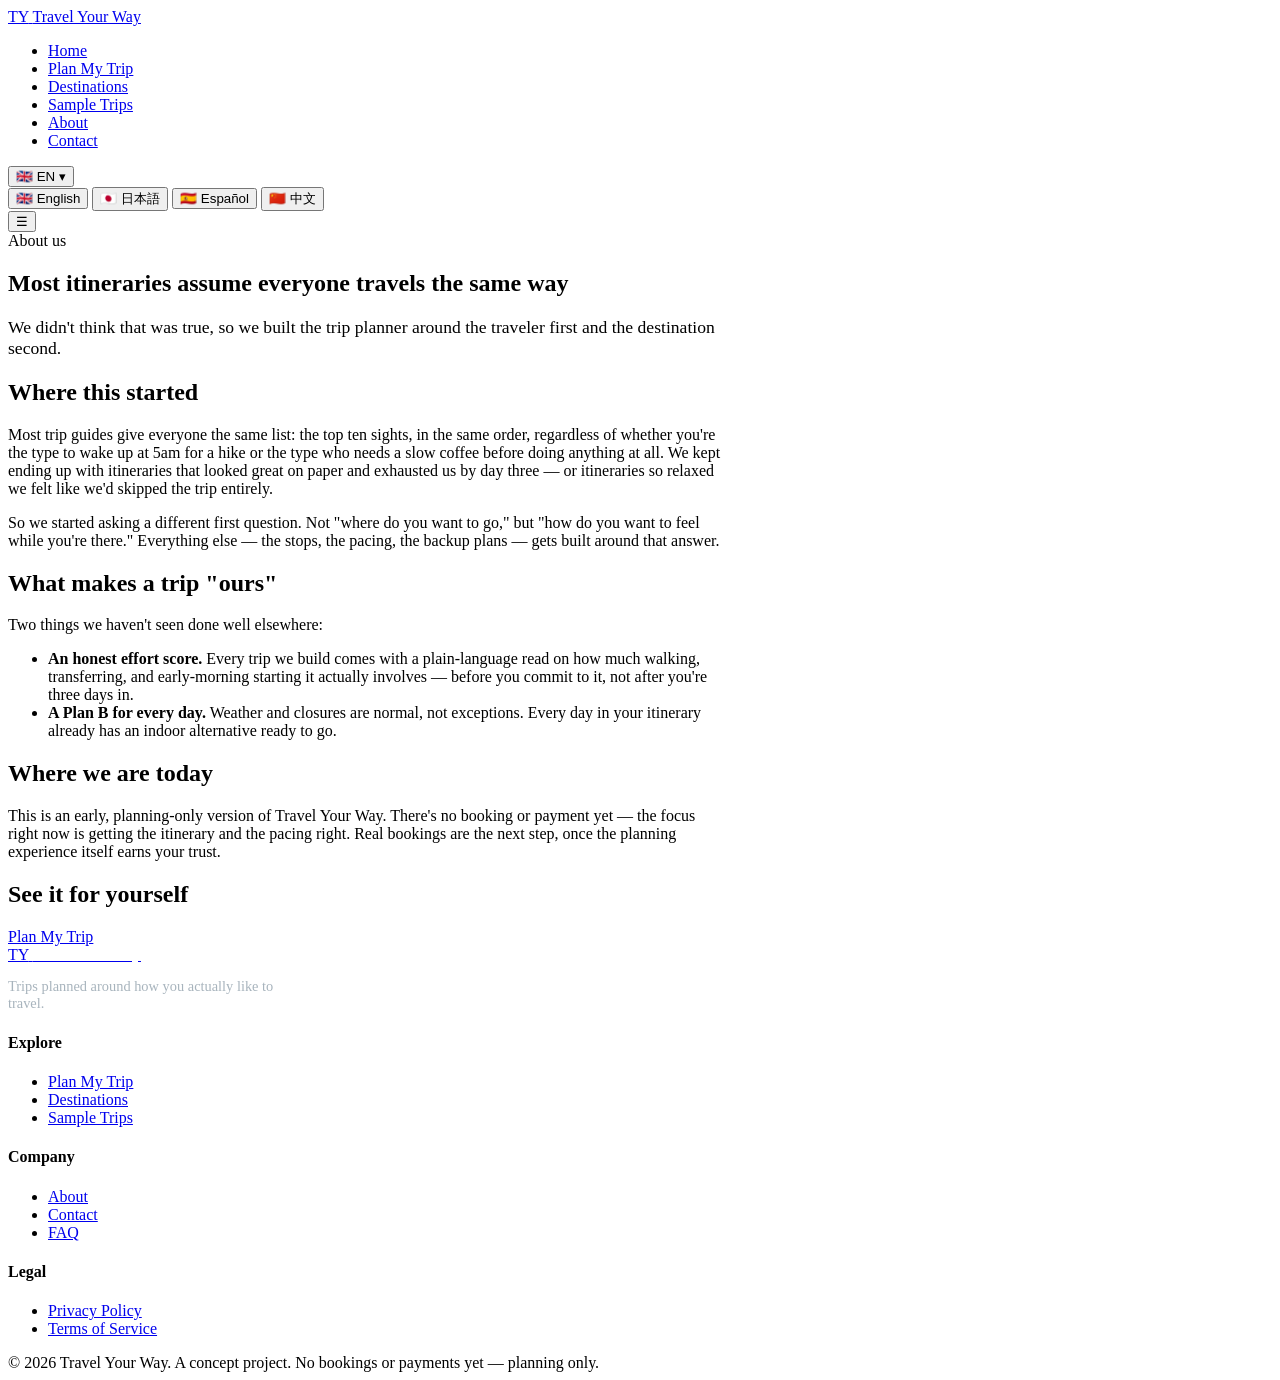
==== about.html @ 769eaafb "Add Travel Your Way website" ====
<!DOCTYPE html>
<html lang="en">
<head>
<meta charset="UTF-8">
<meta name="viewport" content="width=device-width, initial-scale=1.0">
<title>About — Travel Your Way</title>
<meta name="description" content="Why Travel Your Way plans around how you travel, not just where you go.">
<link rel="stylesheet" href="css/style.css">
</head>
<body>

<header class="site-header">
  <nav class="nav">
    <a href="index.html" class="brand">
      <span class="brand-mark">TY</span>
      <span class="brand-name">Travel Your Way</span>
    </a>
    <ul class="nav-links" id="navLinks">
      <li><a href="index.html" data-i18n="nav.home">Home</a></li>
      <li><a href="plan.html" data-i18n="nav.plan">Plan My Trip</a></li>
      <li><a href="destinations.html" data-i18n="nav.destinations">Destinations</a></li>
      <li><a href="sample-trips.html" data-i18n="nav.sample">Sample Trips</a></li>
      <li><a href="about.html" data-i18n="nav.about">About</a></li>
      <li><a href="contact.html" data-i18n="nav.contact">Contact</a></li>
    </ul>
    <div class="nav-right">
      <div class="lang-switch">
        <button class="lang-current" id="langCurrent"><span id="langCurrentLabel">🇬🇧 EN</span> ▾</button>
        <div class="lang-menu" id="langMenu">
          <button data-lang="en">🇬🇧 English</button>
          <button data-lang="ja">🇯🇵 日本語</button>
          <button data-lang="es">🇪🇸 Español</button>
          <button data-lang="zh">🇨🇳 中文</button>
        </div>
      </div>
      <button class="nav-toggle" id="navToggle" aria-label="Menu">☰</button>
    </div>
  </nav>
</header>

<main>
  <section style="padding-bottom:0;">
    <div class="wrap" style="max-width:720px;">
      <span class="eyebrow">About us</span>
      <h1>Most itineraries assume everyone travels the same way</h1>
      <p style="font-size:1.1rem;">We didn't think that was true, so we built the trip planner around the traveler first and the destination second.</p>
    </div>
  </section>

  <section>
    <div class="wrap" style="max-width:720px;">
      <h2>Where this started</h2>
      <p>Most trip guides give everyone the same list: the top ten sights, in the same order, regardless of whether you're the type to wake up at 5am for a hike or the type who needs a slow coffee before doing anything at all. We kept ending up with itineraries that looked great on paper and exhausted us by day three — or itineraries so relaxed we felt like we'd skipped the trip entirely.</p>
      <p>So we started asking a different first question. Not "where do you want to go," but "how do you want to feel while you're there." Everything else — the stops, the pacing, the backup plans — gets built around that answer.</p>

      <h2>What makes a trip "ours"</h2>
      <p>Two things we haven't seen done well elsewhere:</p>
      <ul>
        <li><b>An honest effort score.</b> Every trip we build comes with a plain-language read on how much walking, transferring, and early-morning starting it actually involves — before you commit to it, not after you're three days in.</li>
        <li><b>A Plan B for every day.</b> Weather and closures are normal, not exceptions. Every day in your itinerary already has an indoor alternative ready to go.</li>
      </ul>

      <h2>Where we are today</h2>
      <p>This is an early, planning-only version of Travel Your Way. There's no booking or payment yet — the focus right now is getting the itinerary and the pacing right. Real bookings are the next step, once the planning experience itself earns your trust.</p>
    </div>
  </section>

  <section style="background:var(--paper-raised); border-top:1px solid var(--line);">
    <div class="wrap center-cta">
      <h2>See it for yourself</h2>
      <a href="plan.html" class="btn btn-primary">Plan My Trip</a>
    </div>
  </section>
</main>

<footer class="site-footer">
  <div class="wrap">
    <div class="footer-grid">
      <div>
        <a href="index.html" class="brand" style="margin-bottom:14px;">
          <span class="brand-mark">TY</span>
          <span class="brand-name" style="color:#fff;">Travel Your Way</span>
        </a>
        <p style="color:#a8b4bd; font-size:0.9rem; max-width:280px;" data-i18n="footer.tagline">Trips planned around how you actually like to travel.</p>
      </div>
      <div>
        <h4 data-i18n="footer.explore">Explore</h4>
        <ul>
          <li><a href="plan.html">Plan My Trip</a></li>
          <li><a href="destinations.html">Destinations</a></li>
          <li><a href="sample-trips.html">Sample Trips</a></li>
        </ul>
      </div>
      <div>
        <h4 data-i18n="footer.company">Company</h4>
        <ul>
          <li><a href="about.html">About</a></li>
          <li><a href="contact.html">Contact</a></li>
          <li><a href="contact.html#faq">FAQ</a></li>
        </ul>
      </div>
      <div>
        <h4 data-i18n="footer.legal">Legal</h4>
        <ul>
          <li><a href="privacy.html">Privacy Policy</a></li>
          <li><a href="terms.html">Terms of Service</a></li>
        </ul>
      </div>
    </div>
    <div class="footer-bottom">
      <span>&copy; <span class="footer-year">2026</span> Travel Your Way. A concept project.</span>
      <span>No bookings or payments yet — planning only.</span>
    </div>
  </div>
</footer>

<script src="js/i18n.js"></script>
<script src="js/main.js"></script>
</body>
</html>
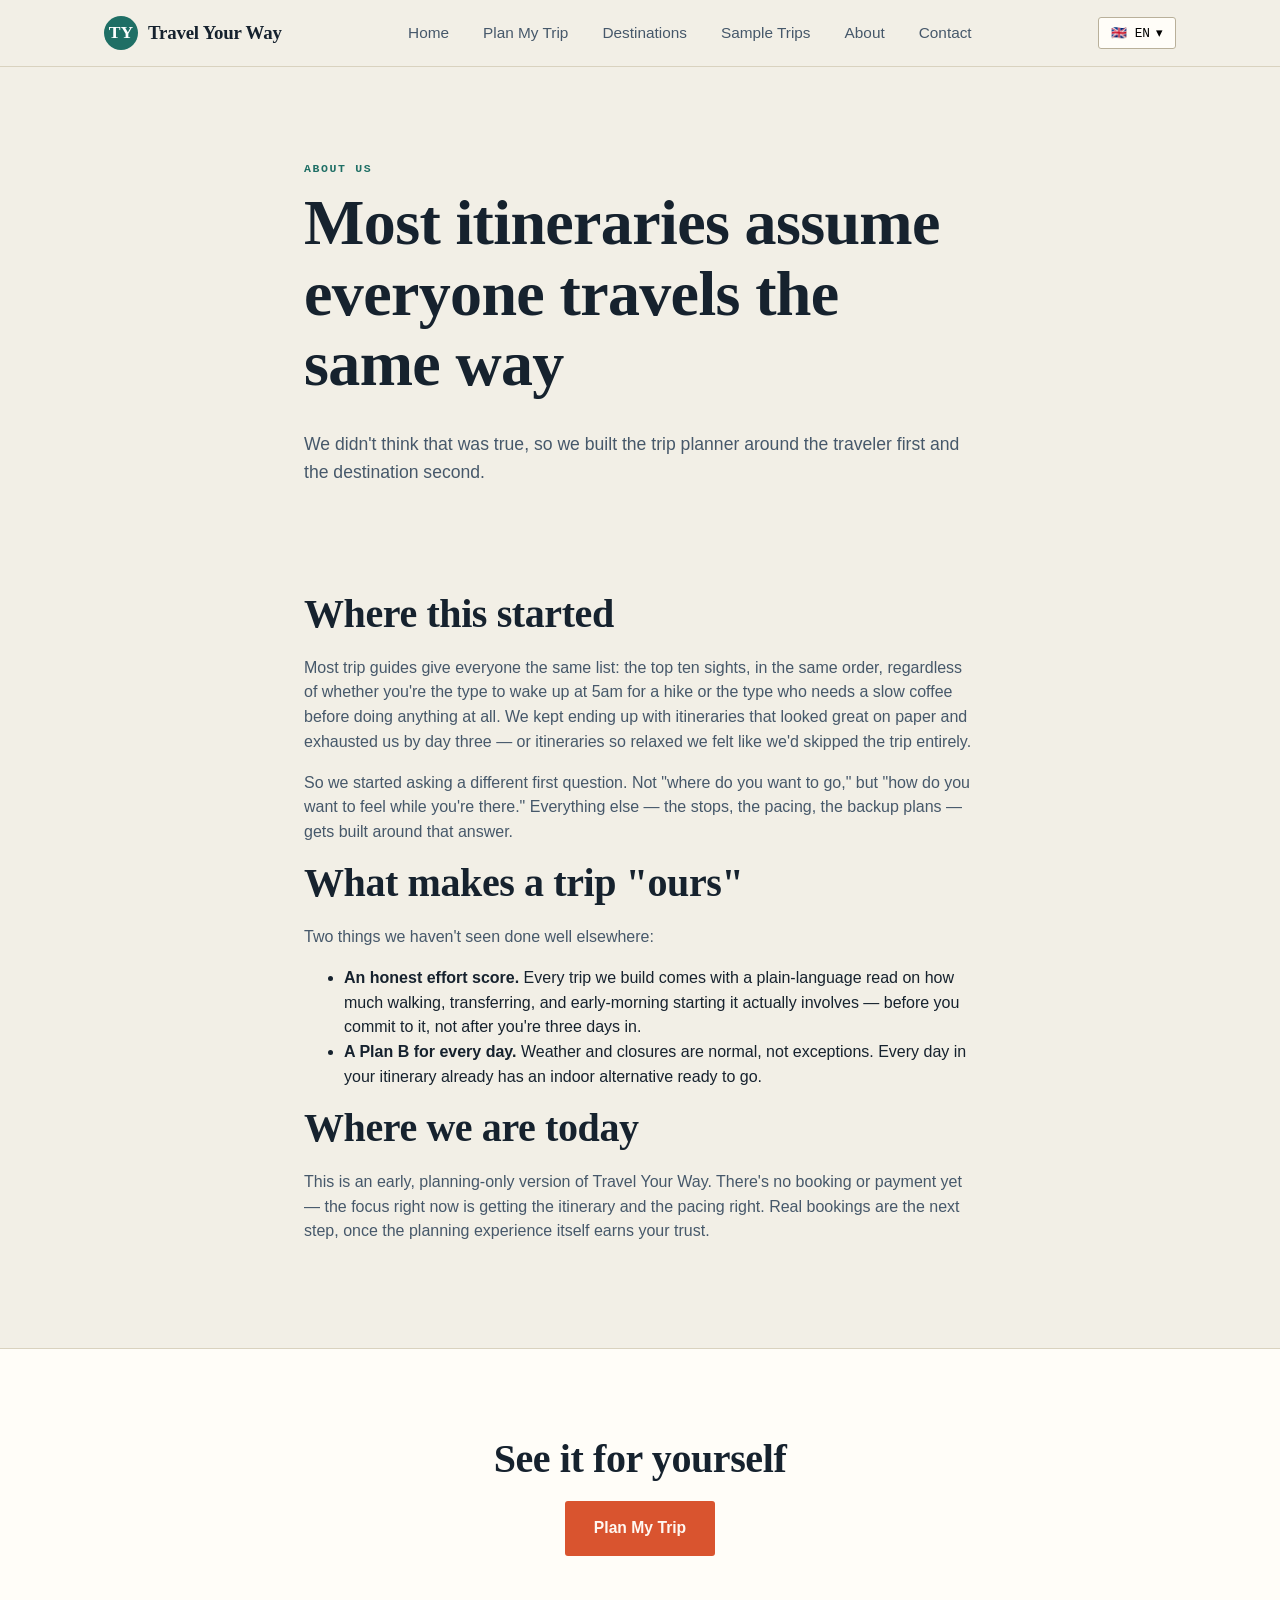
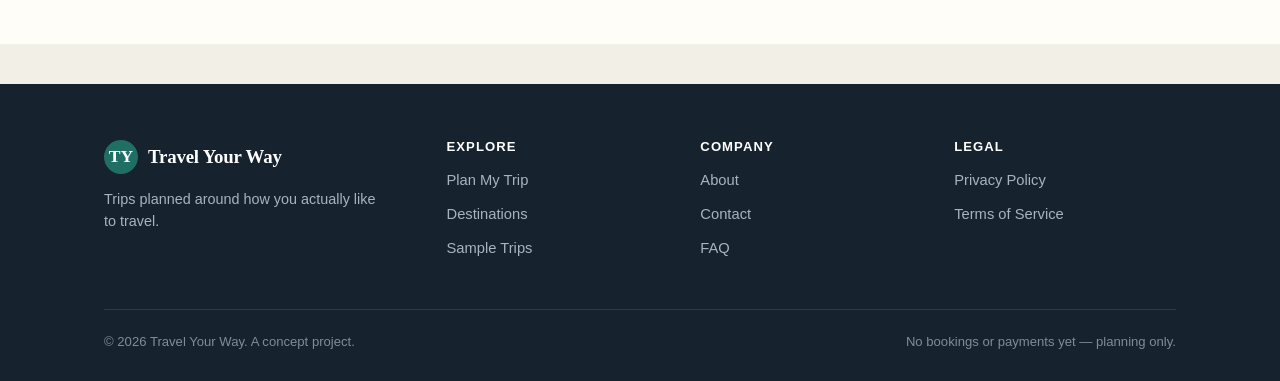
==== commit e3af6d27: "Fix stylesheet paths" ====
--- a/about.html
+++ b/about.html
@@ -5,7 +5,7 @@
 <meta name="viewport" content="width=device-width, initial-scale=1.0">
 <title>About — Travel Your Way</title>
 <meta name="description" content="Why Travel Your Way plans around how you travel, not just where you go.">
-<link rel="stylesheet" href="css/style.css">
+<link rel="stylesheet" href="styles.css">
 </head>
 <body>
 
--- a/styles.css
+++ b/styles.css
@@ -0,0 +1,687 @@
+/* ==========================================================================
+   TRAVEL YOUR WAY — Design System
+   Signature: the "Effort Ticket" — a boarding-pass-styled stub that makes
+   trip effort (not just itinerary) the visible product.
+   ========================================================================== */
+
+@import url('https://fonts.googleapis.com/css2?family=Fraunces:opsz,wght@9..144,400;9..144,500;9..144,600;9..144,700&family=Inter:wght@400;500;600;700&family=JetBrains+Mono:wght@400;500;700&display=swap');
+
+:root {
+  /* ---- Color: a wayfinding palette, not a cafe palette ---- */
+  --ink: #16222e;
+  --ink-soft: #46586a;
+  --ink-faint: #7c8a97;
+  --paper: #f2efe6;
+  --paper-raised: #fffdf8;
+  --line: #d9d2bf;
+  --line-strong: #b9b09a;
+
+  --teal: #1f6f65;
+  --teal-dark: #123f39;
+  --teal-tint: #e3efec;
+
+  --brass: #b8863b;
+  --brass-tint: #f4e9d3;
+
+  --coral: #d9542f;
+  --coral-tint: #fbe6dd;
+
+  --rain: #3b6fa0;
+  --rain-tint: #e3ecf5;
+
+  /* ---- Type ---- */
+  --font-display: 'Fraunces', Georgia, serif;
+  --font-body: 'Inter', -apple-system, BlinkMacSystemFont, sans-serif;
+  --font-mono: 'JetBrains Mono', ui-monospace, monospace;
+
+  /* ---- Layout ---- */
+  --maxw: 1120px;
+  --radius-sm: 3px;
+  --radius-md: 6px;
+  --shadow-card: 0 1px 2px rgba(22,34,46,0.06), 0 8px 24px -12px rgba(22,34,46,0.18);
+}
+
+* { box-sizing: border-box; }
+html { scroll-behavior: smooth; }
+
+body {
+  margin: 0;
+  font-family: var(--font-body);
+  color: var(--ink);
+  background: var(--paper);
+  line-height: 1.55;
+  -webkit-font-smoothing: antialiased;
+}
+
+img { max-width: 100%; display: block; }
+a { color: inherit; }
+
+h1, h2, h3, h4 {
+  font-family: var(--font-display);
+  font-weight: 600;
+  line-height: 1.1;
+  margin: 0 0 0.5em;
+  letter-spacing: -0.01em;
+}
+
+h1 { font-size: clamp(2.4rem, 5vw, 4rem); font-weight: 600; }
+h2 { font-size: clamp(1.7rem, 3.2vw, 2.5rem); }
+h3 { font-size: clamp(1.2rem, 2vw, 1.5rem); }
+
+p { margin: 0 0 1em; color: var(--ink-soft); }
+
+.eyebrow {
+  font-family: var(--font-mono);
+  text-transform: uppercase;
+  letter-spacing: 0.14em;
+  font-size: 0.72rem;
+  color: var(--teal);
+  font-weight: 700;
+  display: inline-block;
+  margin-bottom: 0.9em;
+}
+
+.wrap {
+  max-width: var(--maxw);
+  margin: 0 auto;
+  padding: 0 24px;
+}
+
+section { padding: 88px 0; }
+@media (max-width: 720px) { section { padding: 56px 0; } }
+
+/* ---- Buttons ---- */
+.btn {
+  display: inline-flex;
+  align-items: center;
+  gap: 8px;
+  font-family: var(--font-body);
+  font-weight: 600;
+  font-size: 0.98rem;
+  padding: 14px 28px;
+  border-radius: var(--radius-sm);
+  border: 1.5px solid transparent;
+  cursor: pointer;
+  text-decoration: none;
+  transition: transform 0.15s ease, box-shadow 0.15s ease, background 0.15s ease;
+}
+.btn:active { transform: translateY(1px); }
+.btn-primary {
+  background: var(--coral);
+  color: #fff8f2;
+}
+.btn-primary:hover { background: #c2461f; box-shadow: 0 6px 18px -6px rgba(217,84,47,0.55); }
+.btn-secondary {
+  background: transparent;
+  border-color: var(--ink);
+  color: var(--ink);
+}
+.btn-secondary:hover { background: var(--ink); color: var(--paper); }
+.btn-ghost-teal {
+  background: var(--teal-tint);
+  color: var(--teal-dark);
+}
+.btn-ghost-teal:hover { background: var(--teal); color: #fff; }
+.btn-block { width: 100%; justify-content: center; }
+.btn[disabled] { opacity: 0.5; cursor: not-allowed; }
+
+/* ---- Nav ---- */
+.site-header {
+  position: sticky;
+  top: 0;
+  z-index: 50;
+  background: rgba(242,239,230,0.92);
+  backdrop-filter: blur(8px);
+  border-bottom: 1px solid var(--line);
+}
+.nav {
+  display: flex;
+  align-items: center;
+  justify-content: space-between;
+  padding: 16px 24px;
+  max-width: var(--maxw);
+  margin: 0 auto;
+}
+.brand {
+  display: flex;
+  align-items: center;
+  gap: 10px;
+  text-decoration: none;
+  color: var(--ink);
+}
+.brand-mark {
+  width: 34px; height: 34px;
+  border-radius: 50%;
+  background: var(--teal);
+  display: flex; align-items: center; justify-content: center;
+  color: #fff;
+  font-family: var(--font-display);
+  font-weight: 700;
+  font-size: 1.1rem;
+  flex-shrink: 0;
+}
+.brand-name {
+  font-family: var(--font-display);
+  font-weight: 600;
+  font-size: 1.18rem;
+  letter-spacing: -0.01em;
+}
+.nav-links {
+  display: flex;
+  gap: 30px;
+  list-style: none;
+  margin: 0; padding: 0;
+  font-weight: 500;
+  font-size: 0.96rem;
+}
+.nav-links a {
+  text-decoration: none;
+  color: var(--ink-soft);
+  padding: 6px 2px;
+  border-bottom: 2px solid transparent;
+  transition: color 0.15s, border-color 0.15s;
+}
+.nav-links a:hover, .nav-links a.active {
+  color: var(--ink);
+  border-bottom-color: var(--coral);
+}
+.nav-right { display: flex; align-items: center; gap: 14px; }
+
+.lang-switch { position: relative; }
+.lang-current {
+  font-family: var(--font-mono);
+  font-size: 0.8rem;
+  border: 1px solid var(--line-strong);
+  background: var(--paper-raised);
+  padding: 7px 12px;
+  border-radius: var(--radius-sm);
+  cursor: pointer;
+  display: flex; align-items: center; gap: 6px;
+}
+.lang-menu {
+  position: absolute;
+  right: 0; top: calc(100% + 6px);
+  background: var(--paper-raised);
+  border: 1px solid var(--line);
+  border-radius: var(--radius-sm);
+  box-shadow: var(--shadow-card);
+  min-width: 150px;
+  display: none;
+  overflow: hidden;
+  z-index: 60;
+}
+.lang-menu.open { display: block; }
+.lang-menu button {
+  display: block;
+  width: 100%;
+  text-align: left;
+  padding: 10px 14px;
+  background: none;
+  border: none;
+  font-family: var(--font-body);
+  font-size: 0.9rem;
+  cursor: pointer;
+  color: var(--ink);
+}
+.lang-menu button:hover { background: var(--teal-tint); }
+
+.nav-toggle {
+  display: none;
+  background: none;
+  border: 1px solid var(--line-strong);
+  border-radius: var(--radius-sm);
+  width: 40px; height: 40px;
+  cursor: pointer;
+  align-items: center; justify-content: center;
+}
+@media (max-width: 860px) {
+  .nav-links { position: absolute; left: 0; right: 0; top: 100%; background: var(--paper); flex-direction: column; gap: 0; border-bottom: 1px solid var(--line); display: none; }
+  .nav-links.open { display: flex; }
+  .nav-links a { padding: 14px 24px; border-bottom: 1px solid var(--line); width: 100%; }
+  .nav-toggle { display: flex; }
+}
+
+/* ---- Footer ---- */
+.site-footer {
+  background: var(--ink);
+  color: #cdd6dc;
+  padding: 56px 0 28px;
+  margin-top: 40px;
+}
+.footer-grid {
+  display: grid;
+  grid-template-columns: 1.4fr 1fr 1fr 1fr;
+  gap: 32px;
+  margin-bottom: 40px;
+}
+@media (max-width: 720px) { .footer-grid { grid-template-columns: 1fr 1fr; } }
+.site-footer h4 { color: #fff; font-family: var(--font-body); font-size: 0.82rem; text-transform: uppercase; letter-spacing: 0.08em; margin-bottom: 14px; }
+.site-footer ul { list-style: none; padding: 0; margin: 0; }
+.site-footer li { margin-bottom: 9px; }
+.site-footer a { text-decoration: none; color: #a8b4bd; font-size: 0.92rem; }
+.site-footer a:hover { color: #fff; }
+.footer-bottom {
+  border-top: 1px solid #2a3a48;
+  padding-top: 22px;
+  display: flex; justify-content: space-between; flex-wrap: wrap; gap: 10px;
+  font-size: 0.82rem; color: #7e8e99;
+}
+
+/* ---- Hero ---- */
+.hero {
+  padding: 100px 0 64px;
+  position: relative;
+  overflow: hidden;
+}
+.hero-inner { max-width: 720px; }
+.hero h1 { margin-bottom: 0.4em; }
+.hero .lede { font-size: 1.2rem; color: var(--ink-soft); max-width: 540px; margin-bottom: 2em; }
+.hero-cta-row { display: flex; gap: 16px; align-items: center; flex-wrap: wrap; }
+.hero-note { font-family: var(--font-mono); font-size: 0.78rem; color: var(--ink-faint); }
+
+/* ---- Value props (Why travel with us) ---- */
+.value-grid {
+  display: grid;
+  grid-template-columns: repeat(3, 1fr);
+  gap: 28px;
+}
+@media (max-width: 800px) { .value-grid { grid-template-columns: 1fr; } }
+.value-card {
+  background: var(--paper-raised);
+  border: 1px solid var(--line);
+  border-radius: var(--radius-md);
+  padding: 30px 26px;
+}
+.value-card .icon-tag {
+  width: 42px; height: 42px;
+  border-radius: 50%;
+  background: var(--teal-tint);
+  color: var(--teal-dark);
+  display: flex; align-items: center; justify-content: center;
+  font-family: var(--font-mono);
+  font-weight: 700;
+  margin-bottom: 18px;
+}
+.value-card h3 { margin-bottom: 0.4em; }
+.value-card p { margin: 0; font-size: 0.95rem; }
+
+/* ---- Section heading pattern ---- */
+.section-head { max-width: 620px; margin-bottom: 48px; }
+.section-head.center { margin-left: auto; margin-right: auto; text-align: center; }
+
+/* ---- Destination / sample trip cards ---- */
+.card-grid {
+  display: grid;
+  grid-template-columns: repeat(3, 1fr);
+  gap: 26px;
+}
+@media (max-width: 900px) { .card-grid { grid-template-columns: 1fr 1fr; } }
+@media (max-width: 600px) { .card-grid { grid-template-columns: 1fr; } }
+
+.dest-card {
+  background: var(--paper-raised);
+  border: 1px solid var(--line);
+  border-radius: var(--radius-md);
+  overflow: hidden;
+  text-decoration: none;
+  color: var(--ink);
+  display: block;
+  transition: transform 0.18s ease, box-shadow 0.18s ease;
+}
+.dest-card:hover { transform: translateY(-3px); box-shadow: var(--shadow-card); }
+.dest-card .photo {
+  height: 170px;
+  background-size: cover;
+  background-position: center;
+  position: relative;
+}
+.dest-card .photo .tag {
+  position: absolute; top: 12px; left: 12px;
+  background: rgba(22,34,46,0.72);
+  color: #fff;
+  font-family: var(--font-mono);
+  font-size: 0.68rem;
+  letter-spacing: 0.06em;
+  text-transform: uppercase;
+  padding: 5px 9px;
+  border-radius: 3px;
+}
+.dest-card .body { padding: 18px 20px 22px; }
+.dest-card h3 { margin-bottom: 6px; font-size: 1.15rem; }
+.dest-card .meta { font-family: var(--font-mono); font-size: 0.76rem; color: var(--ink-faint); }
+
+/* ---- Plan form ---- */
+.plan-shell {
+  display: grid;
+  grid-template-columns: 1.3fr 1fr;
+  gap: 48px;
+  align-items: start;
+}
+@media (max-width: 900px) { .plan-shell { grid-template-columns: 1fr; } }
+
+.form-card {
+  background: var(--paper-raised);
+  border: 1px solid var(--line);
+  border-radius: var(--radius-md);
+  padding: 34px;
+  box-shadow: var(--shadow-card);
+}
+.field { margin-bottom: 26px; }
+.field label {
+  display: block;
+  font-weight: 600;
+  font-size: 0.95rem;
+  margin-bottom: 8px;
+}
+.field .hint { font-size: 0.82rem; color: var(--ink-faint); margin-top: 6px; }
+.field input[type="text"],
+.field input[type="number"],
+.field select,
+.field textarea {
+  width: 100%;
+  font-family: var(--font-body);
+  font-size: 0.98rem;
+  padding: 12px 14px;
+  border: 1.5px solid var(--line-strong);
+  border-radius: var(--radius-sm);
+  background: #fff;
+  color: var(--ink);
+}
+.field input:focus, .field select:focus, .field textarea:focus {
+  outline: none;
+  border-color: var(--teal);
+  box-shadow: 0 0 0 3px var(--teal-tint);
+}
+.field-row { display: grid; grid-template-columns: 1fr 1fr; gap: 18px; }
+@media (max-width: 520px) { .field-row { grid-template-columns: 1fr; } }
+
+.chip-group { display: flex; gap: 10px; flex-wrap: wrap; }
+.chip {
+  border: 1.5px solid var(--line-strong);
+  background: #fff;
+  padding: 10px 16px;
+  border-radius: 20px;
+  font-size: 0.9rem;
+  font-weight: 500;
+  cursor: pointer;
+  user-select: none;
+  transition: all 0.12s ease;
+}
+.chip input { display: none; }
+.chip.checked, .chip:has(input:checked) {
+  background: var(--teal);
+  border-color: var(--teal);
+  color: #fff;
+}
+
+.style-cards { display: grid; grid-template-columns: repeat(3,1fr); gap: 12px; }
+@media (max-width: 520px) { .style-cards { grid-template-columns: 1fr; } }
+.style-card {
+  border: 1.5px solid var(--line-strong);
+  border-radius: var(--radius-sm);
+  padding: 16px;
+  cursor: pointer;
+  text-align: center;
+}
+.style-card input { display: none; }
+.style-card .glyph { font-size: 1.4rem; margin-bottom: 6px; }
+.style-card .name { font-weight: 600; font-size: 0.92rem; }
+.style-card .desc { font-size: 0.78rem; color: var(--ink-faint); margin-top: 4px; }
+.style-card:has(input:checked) {
+  background: var(--teal);
+  border-color: var(--teal);
+  color: #fff;
+}
+.style-card:has(input:checked) .desc { color: rgba(255,255,255,0.8); }
+
+.walk-scale { display: flex; flex-direction: column; gap: 10px; }
+.walk-opt {
+  display: flex; align-items: center; gap: 12px;
+  border: 1.5px solid var(--line-strong);
+  border-radius: var(--radius-sm);
+  padding: 12px 16px;
+  cursor: pointer;
+}
+.walk-opt input { accent-color: var(--teal); width: 17px; height: 17px; }
+.walk-opt:has(input:checked) { border-color: var(--teal); background: var(--teal-tint); }
+.walk-opt .label { font-weight: 600; font-size: 0.92rem; }
+.walk-opt .sub { font-size: 0.78rem; color: var(--ink-faint); }
+
+.plan-aside {
+  position: sticky;
+  top: 100px;
+}
+.aside-card {
+  background: var(--teal-dark);
+  color: #eaf3f1;
+  border-radius: var(--radius-md);
+  padding: 28px;
+  margin-bottom: 20px;
+}
+.aside-card h4 { color: #fff; font-family: var(--font-body); text-transform: uppercase; letter-spacing: 0.06em; font-size: 0.78rem; margin-bottom: 14px; }
+.aside-card ul { padding-left: 18px; margin: 0; font-size: 0.9rem; color: #cfe4e0; }
+.aside-card li { margin-bottom: 8px; }
+
+/* ---- Results page ---- */
+.results-head {
+  padding: 56px 0 30px;
+  border-bottom: 1px solid var(--line);
+}
+.results-title-row { display: flex; justify-content: space-between; align-items: flex-end; flex-wrap: wrap; gap: 20px; }
+.results-title-row h1 { margin-bottom: 4px; }
+.results-meta { font-family: var(--font-mono); font-size: 0.82rem; color: var(--ink-faint); }
+.results-summary-strip {
+  display: flex; gap: 34px; flex-wrap: wrap;
+  margin-top: 22px;
+  font-family: var(--font-mono);
+  font-size: 0.8rem;
+}
+.results-summary-strip .stat b { display: block; font-family: var(--font-display); font-size: 1.3rem; font-weight: 600; color: var(--ink); }
+.results-summary-strip .stat span { color: var(--ink-faint); text-transform: uppercase; letter-spacing: 0.05em; font-size: 0.68rem; }
+
+.results-layout {
+  display: grid;
+  grid-template-columns: 1fr 340px;
+  gap: 44px;
+  align-items: start;
+  padding-top: 44px;
+}
+@media (max-width: 900px) { .results-layout { grid-template-columns: 1fr; } }
+
+/* ---- Day card ---- */
+.day-card {
+  background: var(--paper-raised);
+  border: 1px solid var(--line);
+  border-radius: var(--radius-md);
+  margin-bottom: 22px;
+  overflow: hidden;
+}
+.day-card-head {
+  padding: 20px 24px;
+  display: flex; justify-content: space-between; align-items: center;
+  border-bottom: 1px solid var(--line);
+  flex-wrap: wrap; gap: 14px;
+}
+.day-card-head .day-title { display: flex; align-items: baseline; gap: 12px; }
+.day-card-head .day-num { font-family: var(--font-mono); color: var(--teal); font-weight: 700; font-size: 0.85rem; }
+.day-card-head h3 { margin: 0; }
+
+.plan-toggle {
+  display: inline-flex;
+  border: 1.5px solid var(--line-strong);
+  border-radius: 20px;
+  overflow: hidden;
+  font-family: var(--font-mono);
+  font-size: 0.78rem;
+}
+.plan-toggle button {
+  border: none; background: #fff; padding: 8px 14px; cursor: pointer;
+  color: var(--ink-soft); font-family: var(--font-mono); font-weight: 600;
+}
+.plan-toggle button.active.normal { background: var(--brass-tint); color: #7a5a1f; }
+.plan-toggle button.active.rain { background: var(--rain-tint); color: var(--rain); }
+
+.day-card-body { padding: 22px 24px 26px; }
+.stop-list { list-style: none; margin: 0 0 16px; padding: 0; }
+.stop-list li {
+  padding: 10px 0 10px 22px;
+  position: relative;
+  border-bottom: 1px dashed var(--line);
+  font-size: 0.96rem;
+}
+.stop-list li:last-child { border-bottom: none; }
+.stop-list li::before {
+  content: '';
+  position: absolute; left: 0; top: 17px;
+  width: 8px; height: 8px;
+  border-radius: 50%;
+  background: var(--coral);
+}
+.day-card-body.rain-mode .stop-list li::before { background: var(--rain); }
+
+.day-facts {
+  display: flex; gap: 22px; flex-wrap: wrap;
+  font-family: var(--font-mono);
+  font-size: 0.78rem;
+  color: var(--ink-faint);
+  padding-top: 12px;
+  border-top: 1px solid var(--line);
+}
+.day-facts b { color: var(--ink-soft); }
+
+/* ---- Effort Ticket (SIGNATURE ELEMENT) ---- */
+.effort-ticket {
+  background: var(--paper-raised);
+  border: 1.5px solid var(--ink);
+  border-radius: var(--radius-md);
+  position: relative;
+  margin-bottom: 22px;
+  overflow: visible;
+}
+.effort-ticket .stub-top {
+  padding: 22px 24px 18px;
+}
+.effort-ticket .stub-eyebrow {
+  font-family: var(--font-mono);
+  font-size: 0.68rem;
+  letter-spacing: 0.12em;
+  text-transform: uppercase;
+  color: var(--ink-faint);
+  display: flex; justify-content: space-between;
+}
+.effort-score-row {
+  display: flex; align-items: baseline; gap: 12px; margin: 10px 0 2px;
+}
+.effort-score-row .score {
+  font-family: var(--font-display);
+  font-size: 3rem;
+  font-weight: 700;
+  line-height: 1;
+}
+.effort-score-row .of10 { font-family: var(--font-mono); color: var(--ink-faint); font-size: 1rem; }
+.effort-label {
+  display: inline-block;
+  font-family: var(--font-mono);
+  font-size: 0.78rem;
+  font-weight: 700;
+  padding: 4px 10px;
+  border-radius: 3px;
+  margin-top: 6px;
+}
+.effort-label.relaxed { background: var(--teal-tint); color: var(--teal-dark); }
+.effort-label.moderate { background: var(--brass-tint); color: #7a5a1f; }
+.effort-label.active { background: var(--coral-tint); color: #a3391b; }
+.effort-label.intense { background: #f4dede; color: #9c2323; }
+
+.ticket-perf {
+  position: relative;
+  height: 0;
+  border-top: 2px dashed var(--line-strong);
+  margin: 4px 0;
+}
+.ticket-perf::before, .ticket-perf::after {
+  content: '';
+  position: absolute; top: -9px;
+  width: 18px; height: 18px;
+  border-radius: 50%;
+  background: var(--paper);
+  border: 1.5px solid var(--ink);
+}
+.ticket-perf::before { left: -10px; }
+.ticket-perf::after { right: -10px; }
+
+.stub-bottom { padding: 20px 24px 24px; }
+.effort-rows { display: flex; flex-direction: column; gap: 13px; margin-bottom: 20px; }
+.effort-row { display: flex; justify-content: space-between; align-items: center; }
+.effort-row .name { font-size: 0.88rem; font-weight: 500; color: var(--ink-soft); }
+.stars { font-family: var(--font-mono); letter-spacing: 2px; color: var(--brass); font-size: 0.95rem; }
+.stars .off { color: var(--line-strong); }
+
+.ticket-actions { display: flex; flex-direction: column; gap: 10px; }
+.ticket-note { font-size: 0.78rem; color: var(--ink-faint); text-align: center; }
+
+/* ---- Plan B / Weather banner ---- */
+.planb-banner {
+  background: var(--rain-tint);
+  border: 1px solid #c3d6e8;
+  border-radius: var(--radius-md);
+  padding: 20px 22px;
+  margin-bottom: 22px;
+  display: flex; gap: 14px; align-items: flex-start;
+}
+.planb-banner .glyph { font-size: 1.4rem; }
+.planb-banner h4 { margin: 0 0 4px; font-family: var(--font-body); font-size: 0.95rem; }
+.planb-banner p { margin: 0; font-size: 0.88rem; }
+
+/* ---- Testimonials ---- */
+.testimonial-grid { display: grid; grid-template-columns: repeat(3,1fr); gap: 26px; }
+@media (max-width: 860px) { .testimonial-grid { grid-template-columns: 1fr; } }
+.testimonial-card {
+  background: var(--paper-raised);
+  border: 1px solid var(--line);
+  border-radius: var(--radius-md);
+  padding: 26px;
+}
+.testimonial-card .quote { font-family: var(--font-display); font-size: 1.08rem; line-height: 1.45; margin-bottom: 16px; }
+.testimonial-card .person { font-family: var(--font-mono); font-size: 0.78rem; color: var(--ink-faint); }
+
+/* ---- FAQ ---- */
+.faq-item {
+  border-bottom: 1px solid var(--line);
+  padding: 20px 0;
+}
+.faq-item summary {
+  font-weight: 600;
+  cursor: pointer;
+  list-style: none;
+  display: flex; justify-content: space-between; align-items: center;
+  font-size: 1.02rem;
+}
+.faq-item summary::-webkit-details-marker { display: none; }
+.faq-item summary::after { content: '+'; font-family: var(--font-mono); font-size: 1.3rem; color: var(--teal); }
+.faq-item[open] summary::after { content: '\2212'; }
+.faq-item p { margin-top: 12px; }
+
+/* ---- Contact / generic form ---- */
+.simple-form { max-width: 560px; }
+
+/* ---- Utility ---- */
+.badge {
+  display: inline-block;
+  font-family: var(--font-mono);
+  font-size: 0.72rem;
+  text-transform: uppercase;
+  letter-spacing: 0.06em;
+  background: var(--coral-tint);
+  color: #a3391b;
+  padding: 4px 10px;
+  border-radius: 3px;
+}
+.divider { border: none; border-top: 1px solid var(--line); margin: 0; }
+.center-cta { text-align: center; }
+.empty-state {
+  text-align: center;
+  padding: 80px 24px;
+}
+.legal-body h2 { margin-top: 1.6em; }
+.legal-body p, .legal-body li { color: var(--ink-soft); }
